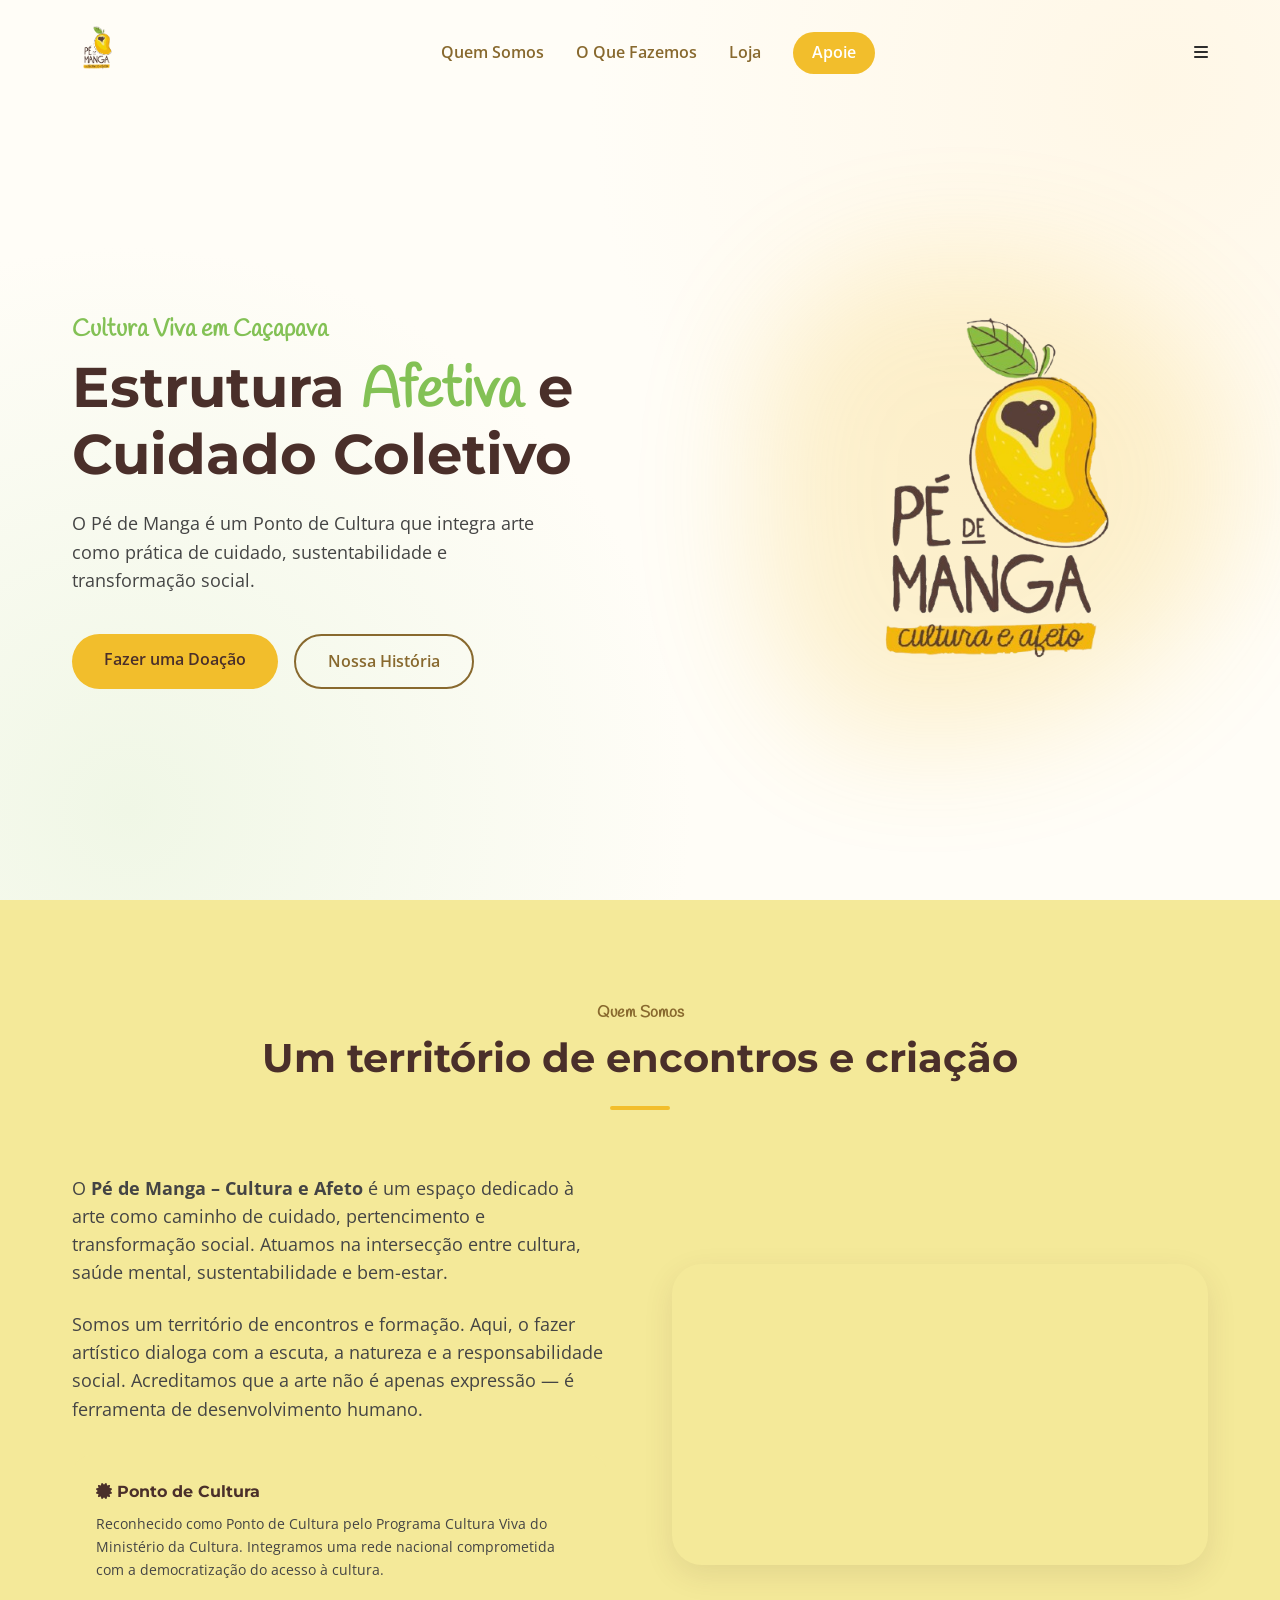
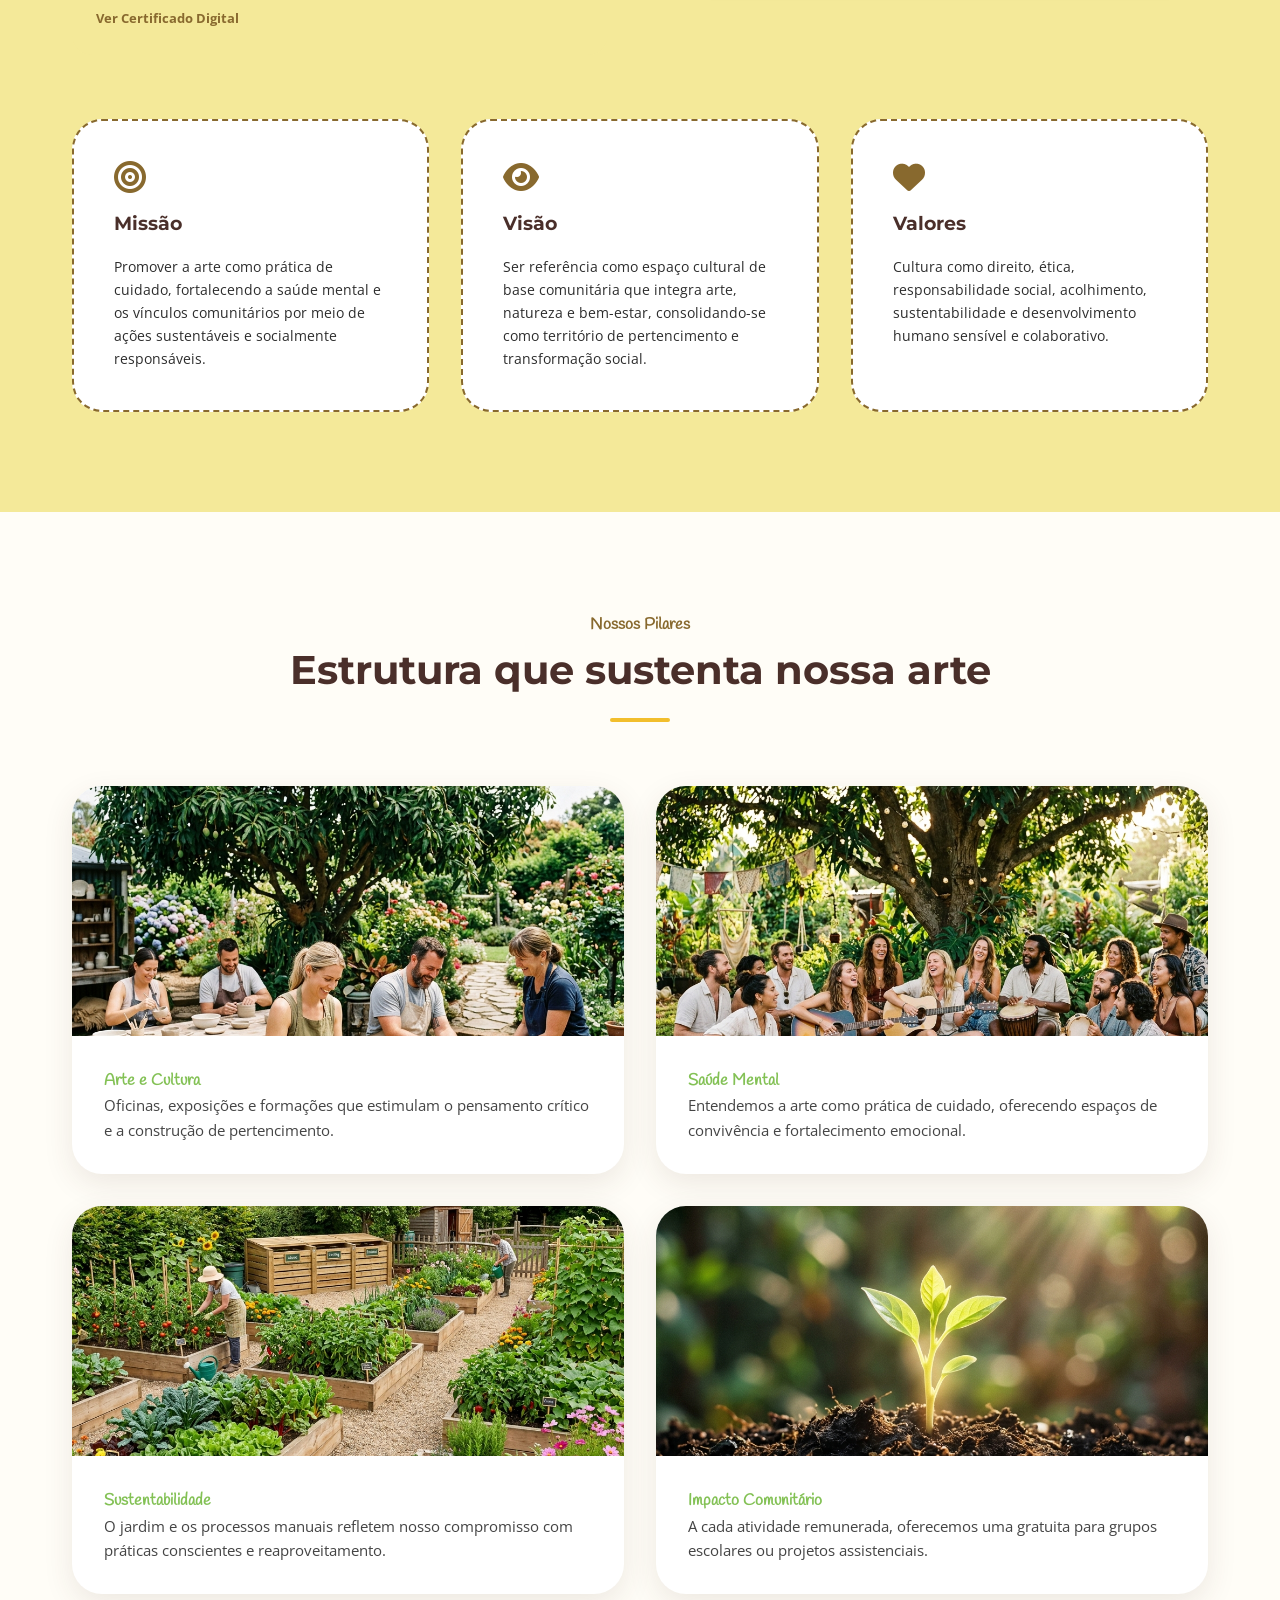
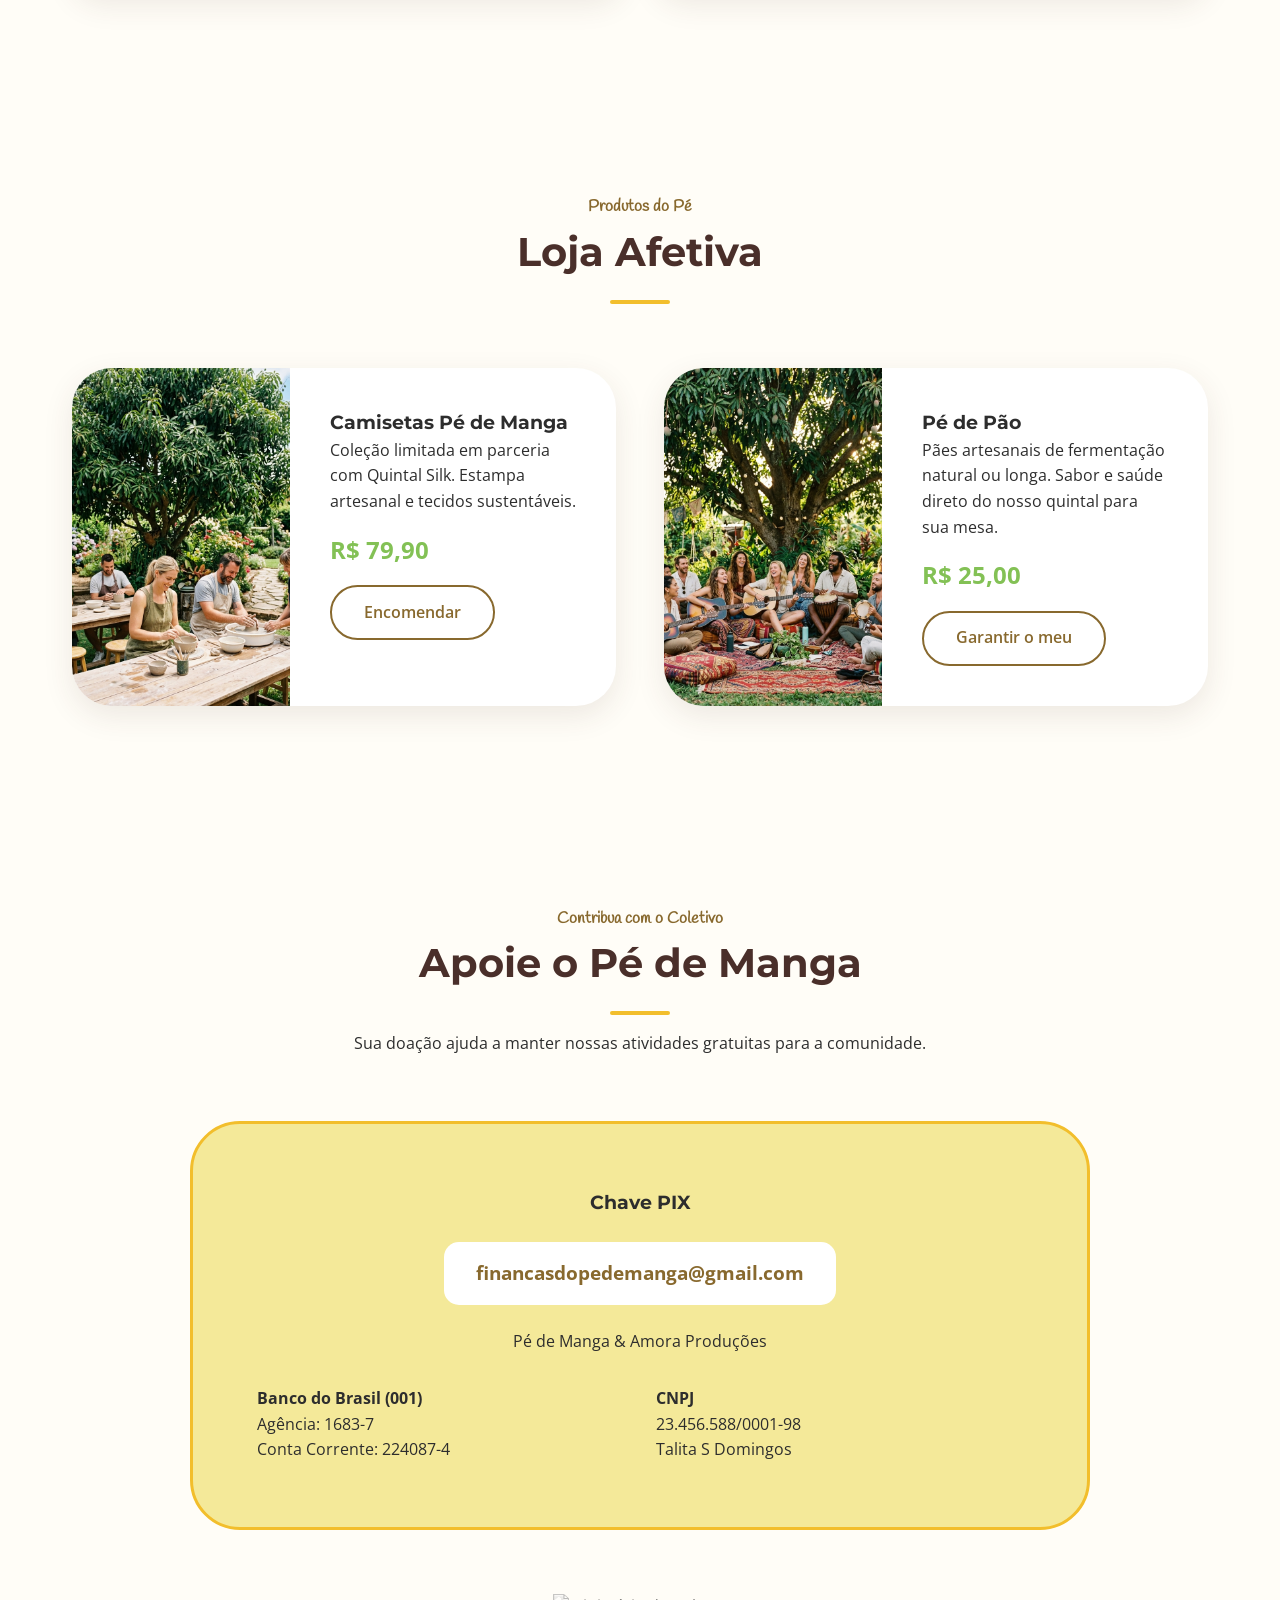
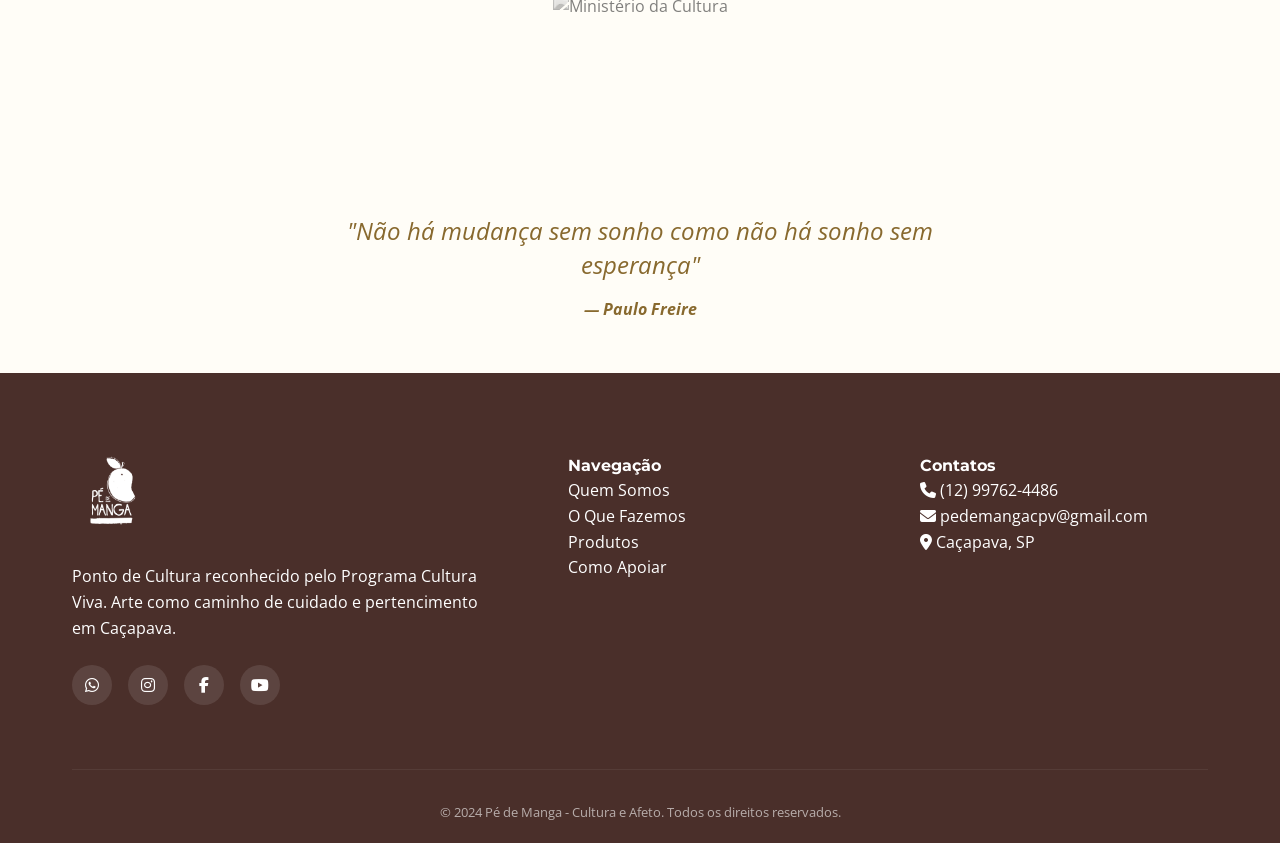
==== index.html @ 3657b772 "Initial commit - Official NGO website for Pé de Manga" ====
<!DOCTYPE html>
<html lang="pt-br">
<head>
    <meta charset="UTF-8">
    <meta name="viewport" content="width=device-width, initial-scale=1.0">
    <title>Pé de Manga - Cultura e Afeto | Ponto de Cultura</title>
    <meta name="description" content="Ponto de Cultura em Caçapava que integra arte, saúde mental e sustentabilidade. Um coletivo organizado focado no cuidado e transformação social.">
    
    <!-- Font Awesome -->
    <link rel="stylesheet" href="https://cdnjs.cloudflare.com/ajax/libs/font-awesome/6.4.0/css/all.min.css">
    
    <!-- Custom CSS -->
    <link rel="stylesheet" href="css/style.css">
</head>
<body>
    <!-- Navigation -->
    <nav id="main-nav">
        <div class="container">
            <div class="logo">
                <a href="#home"><img src="img/logo.png" alt="Pé de Manga Logo" id="nav-logo"></a>
            </div>
            <ul class="nav-links">
                <li><a href="#sobre">Quem Somos</a></li>
                <li><a href="#pilares">O Que Fazemos</a></li>
                <li><a href="#produtos">Loja</a></li>
                <li><a href="#apoie" class="btn btn-primary" style="padding: 0.5rem 1.2rem; color: white;">Apoie</a></li>
            </ul>
            <div class="menu-toggle" id="mobile-menu">
                <i class="fas fa-bars"></i>
            </div>
        </div>
    </nav>

    <!-- Hero Section -->
    <header id="home" class="hero">
        <div class="hero-content container">
            <div class="hero-text" data-reveal="left">
                <h2 class="hand-drawn highlight" style="font-size: 1.5rem; margin-bottom: 0.5rem;">Cultura Viva em Caçapava</h2>
                <h1>Estrutura <span class="highlight">Afetiva</span> e Cuidado Coletivo</h1>
                <p>O Pé de Manga é um Ponto de Cultura que integra arte como prática de cuidado, sustentabilidade e transformação social.</p>
                <div class="hero-btns">
                    <a href="#apoie" class="btn btn-primary">Fazer uma Doação</a>
                    <a href="#sobre" class="btn btn-outline">Nossa História</a>
                </div>
            </div>
            <div class="hero-image" data-reveal="right">
                <div class="blob-wrapper">
                    <img src="img/logo.png" alt="Pé de Manga" class="floating-logo">
                    <div class="blob"></div>
                </div>
            </div>
        </div>
        <div class="scroll-indicator">
            <span></span>
        </div>
    </header>

    <!-- About Section (Quem Somos) -->
    <section id="sobre" class="about">
        <div class="container">
            <div class="section-header" data-reveal="up">
                <h4 class="hand-drawn" style="color: var(--marrom);">Quem Somos</h4>
                <h2>Um território de encontros e criação</h2>
                <div class="underline"></div>
            </div>
            <div class="about-grid">
                <div class="about-text" data-reveal="left">
                    <p>O <strong>Pé de Manga – Cultura e Afeto</strong> é um espaço dedicado à arte como caminho de cuidado, pertencimento e transformação social. Atuamos na intersecção entre cultura, saúde mental, sustentabilidade e bem-estar.</p>
                    <p>Somos um território de encontros e formação. Aqui, o fazer artístico dialoga com a escuta, a natureza e a responsabilidade social. Acreditamos que a arte não é apenas expressão — é ferramenta de desenvolvimento humano.</p>
                    
                    <div style="margin-top: 2rem; background: var(--bg-pastel); padding: 1.5rem; border-radius: 20px;">
                        <h4 style="color: var(--vermelho-manga); margin-bottom: 0.5rem;"><i class="fas fa-certificate"></i> Ponto de Cultura</h4>
                        <p style="font-size: 0.9rem;">Reconhecido como Ponto de Cultura pelo Programa Cultura Viva do Ministério da Cultura. Integramos uma rede nacional comprometida com a democratização do acesso à cultura.</p>
                        <a href="https://culturaviva.cultura.gov.br/agente/14621536/" target="_blank" class="btn-link" style="color: var(--marrom); font-weight: 700; font-size: 0.8rem;">Ver Certificado Digital</a>
                    </div>
                </div>
                <div class="video-container" data-reveal="right" style="position: relative; padding-bottom: 56.25%; height: 0; border-radius: 30px; overflow: hidden; box-shadow: var(--shadow);">
                    <iframe style="position: absolute; top: 0; left: 0; width: 100%; height: 100%;" src="https://www.youtube.com/embed/T-kSSKDsM8I" title="Pé de Manga" frameborder="0" allow="accelerometer; autoplay; clipboard-write; encrypted-media; gyroscope; picture-in-picture; web-share" allowfullscreen></iframe>
                </div>
            </div>

            <!-- MVV -->
            <div class="mvv-grid">
                <div class="mvv-card" data-reveal="up">
                    <i class="fas fa-bullseye" style="font-size: 2rem; color: var(--marrom); margin-bottom: 1rem;"></i>
                    <h3>Missão</h3>
                    <p style="font-size: 0.9rem;">Promover a arte como prática de cuidado, fortalecendo a saúde mental e os vínculos comunitários por meio de ações sustentáveis e socialmente responsáveis.</p>
                </div>
                <div class="mvv-card" data-reveal="up" data-delay="100">
                    <i class="fas fa-eye" style="font-size: 2rem; color: var(--marrom); margin-bottom: 1rem;"></i>
                    <h3>Visão</h3>
                    <p style="font-size: 0.9rem;">Ser referência como espaço cultural de base comunitária que integra arte, natureza e bem-estar, consolidando-se como território de pertencimento e transformação social.</p>
                </div>
                <div class="mvv-card" data-reveal="up" data-delay="200">
                    <i class="fas fa-heart" style="font-size: 2rem; color: var(--marrom); margin-bottom: 1rem;"></i>
                    <h3>Valores</h3>
                    <p style="font-size: 0.9rem;">Cultura como direito, ética, responsabilidade social, acolhimento, sustentabilidade e desenvolvimento humano sensível e colaborativo.</p>
                </div>
            </div>
        </div>
    </section>

    <!-- Pilares Section (O Que Fazemos) -->
    <section id="pilares" class="projects">
        <div class="container">
            <div class="section-header" data-reveal="up">
                <h4 class="hand-drawn" style="color: var(--marrom);">Nossos Pilares</h4>
                <h2>Estrutura que sustenta nossa arte</h2>
                <div class="underline"></div>
            </div>
            <div class="project-grid">
                <div class="project-card" data-reveal="up">
                    <div class="project-img" id="project-img-1" style="background-image: url('img/p1.png');"></div>
                    <div class="project-info">
                        <h4 class="hand-drawn" style="color: var(--verde);">Arte e Cultura</h4>
                        <p>Oficinas, exposições e formações que estimulam o pensamento crítico e a construção de pertencimento.</p>
                    </div>
                </div>
                <div class="project-card" data-reveal="up" data-delay="100">
                    <div class="project-img" id="project-img-2" style="background-image: url('img/p2.png');"></div>
                    <div class="project-info">
                        <h4 class="hand-drawn" style="color: var(--verde);">Saúde Mental</h4>
                        <p>Entendemos a arte como prática de cuidado, oferecendo espaços de convivência e fortalecimento emocional.</p>
                    </div>
                </div>
                <div class="project-card" data-reveal="up" data-delay="200">
                    <div class="project-img" id="project-img-3" style="background-image: url('img/p3.png');"></div>
                    <div class="project-info">
                        <h4 class="hand-drawn" style="color: var(--verde);">Sustentabilidade</h4>
                        <p>O jardim e os processos manuais refletem nosso compromisso com práticas conscientes e reaproveitamento.</p>
                    </div>
                </div>
                <div class="project-card" data-reveal="up" data-delay="300">
                    <div class="project-img" id="project-img-eco" style="background-image: url('img/eco.png'); background-size: cover; height: 250px;"></div>
                    <div class="project-info">
                        <h4 class="hand-drawn" style="color: var(--verde);">Impacto Comunitário</h4>
                        <p>A cada atividade remunerada, oferecemos uma gratuita para grupos escolares ou projetos assistenciais.</p>
                    </div>
                </div>
            </div>
        </div>
    </section>

    <!-- Products Section -->
    <section id="produtos" class="products">
        <div class="container">
            <div class="section-header" data-reveal="up">
                <h4 class="hand-drawn" style="color: var(--marrom);">Produtos do Pé</h4>
                <h2>Loja Afetiva</h2>
                <div class="underline"></div>
            </div>
            <div class="product-grid">
                <!-- Produto 1 -->
                <div class="product-card" data-reveal="left">
                    <img src="img/p1.png" alt="Camisetas"> <!-- Usando p1 como placeholder -->
                    <div class="product-content">
                        <h3>Camisetas Pé de Manga</h3>
                        <p>Coleção limitada em parceria com Quintal Silk. Estampa artesanal e tecidos sustentáveis.</p>
                        <span class="price">R$ 79,90</span>
                        <a href="https://wa.me/5512997624486" target="_blank" class="btn btn-outline">Encomendar</a>
                    </div>
                </div>
                <!-- Produto 2 -->
                <div class="product-card" data-reveal="right">
                    <img src="img/p2.png" alt="Pé de Pão">
                    <div class="product-content">
                        <h3>Pé de Pão</h3>
                        <p>Pães artesanais de fermentação natural ou longa. Sabor e saúde direto do nosso quintal para sua mesa.</p>
                        <span class="price">R$ 25,00</span>
                        <a href="https://wa.me/5512997624486" target="_blank" class="btn btn-outline">Garantir o meu</a>
                    </div>
                </div>
            </div>
        </div>
    </section>

    <!-- Apoie Section -->
    <section id="apoie" class="apoie">
        <div class="container">
            <div class="section-header" data-reveal="up">
                <h4 class="hand-drawn" style="color: var(--marrom);">Contribua com o Coletivo</h4>
                <h2>Apoie o Pé de Manga</h2>
                <div class="underline"></div>
                <p>Sua doação ajuda a manter nossas atividades gratuitas para a comunidade.</p>
            </div>
            
            <div class="pix-box" data-reveal="up">
                <h3>Chave PIX</h3>
                <div class="pix-key">financasdopedemanga@gmail.com</div>
                <p>Pé de Manga & Amora Produções</p>
                
                <div class="bank-info">
                    <div>
                        <strong>Banco do Brasil (001)</strong><br>
                        Agência: 1683-7<br>
                        Conta Corrente: 224087-4
                    </div>
                    <div>
                        <strong>CNPJ</strong><br>
                        23.456.588/0001-98<br>
                        Talita S Domingos
                    </div>
                </div>
            </div>

            <div class="badge-container" data-reveal="up">
                <img src="https://culturaviva.cultura.gov.br/wp-content/themes/culturaviva/dist/images/logo-ministerio-cultura.png" alt="Ministério da Cultura" class="badge">
                <!-- Outros parceiros poderiam ser listados aqui -->
            </div>
        </div>
    </section>

    <blockquote class="container" style="text-align: center; margin: 50px auto; font-style: italic; color: var(--marrom); max-width: 700px;" data-reveal="up">
        <p style="font-size: 1.5rem; line-height: 1.4;">"Não há mudança sem sonho como não há sonho sem esperança"</p>
        <cite style="display: block; margin-top: 1rem; font-weight: 700;">— Paulo Freire</cite>
    </blockquote>

    <!-- Footer -->
    <footer id="contato" class="contact">
        <div class="container">
            <div class="footer-grid">
                <div class="footer-brand">
                    <img src="img/logo.png" alt="Pé de Manga" style="filter: brightness(0) invert(1);">
                    <p>Ponto de Cultura reconhecido pelo Programa Cultura Viva. Arte como caminho de cuidado e pertencimento em Caçapava.</p>
                    <div class="social-links">
                        <a href="https://wa.me/5512997624486" target="_blank"><i class="fab fa-whatsapp"></i></a>
                        <a href="#"><i class="fab fa-instagram"></i></a>
                        <a href="#"><i class="fab fa-facebook-f"></i></a>
                        <a href="https://www.youtube.com/watch?v=T-kSSKDsM8I" target="_blank"><i class="fab fa-youtube"></i></a>
                    </div>
                </div>
                <div class="footer-links">
                    <h4>Navegação</h4>
                    <ul>
                        <li><a href="#sobre">Quem Somos</a></li>
                        <li><a href="#pilares">O Que Fazemos</a></li>
                        <li><a href="#produtos">Produtos</a></li>
                        <li><a href="#apoie">Como Apoiar</a></li>
                    </ul>
                </div>
                <div class="footer-info">
                    <h4>Contatos</h4>
                    <p><i class="fas fa-phone"></i> (12) 99762-4486</p>
                    <p><i class="fas fa-envelope"></i> pedemangacpv@gmail.com</p>
                    <p><i class="fas fa-map-marker-alt"></i> Caçapava, SP</p>
                </div>
            </div>
            <div class="footer-bottom">
                <p>&copy; 2024 Pé de Manga - Cultura e Afeto. Todos os direitos reservados.</p>
            </div>
        </div>
    </footer>

    <script src="js/script.js"></script>
</body>
</html>
---- css/style.css ----
/* --- Google Fonts --- */
@import url('https://fonts.googleapis.com/css2?family=Montserrat:wght@400;700&family=Handlee&family=Open+Sans:wght@300;400;600&display=swap');

:root {
    --primary: #f2be2c; /* Laranja Vitalidade */
    --marrom: #88692e; /* Marrom Raiz */
    --bg-pastel: #f4e999; /* Amarelo Pastel Cuidado */
    --verde: #83c155; /* Verde Sustentabilidade */
    --vermelho-manga: #4a2f2a; /* Vermelho Acinzentado Coração */
    --text: #2d2d2d;
    --text-light: #444;
    --bg: #fffdf7;
    --white: #ffffff;
    --glass: rgba(255, 255, 255, 0.95);
    --shadow: 0 10px 30px rgba(74, 47, 42, 0.1);
    --transition: all 0.3s cubic-bezier(0.4, 0, 0.2, 1);
}

/* --- Reset --- */
* { margin: 0; padding: 0; box-sizing: border-box; }
html { scroll-behavior: smooth; }
body {
    font-family: 'Open Sans', sans-serif;
    background-color: var(--bg);
    color: var(--text);
    line-height: 1.6;
    overflow-x: hidden;
}

h1, h2, h3, h4 { font-family: 'Montserrat', sans-serif; font-weight: 700; }
.hand-drawn { font-family: 'Handlee', cursive; }
a { text-decoration: none; color: inherit; transition: var(--transition); }
ul { list-style: none; }
.container { max-width: 1200px; margin: 0 auto; padding: 0 2rem; }

.highlight { color: var(--verde); position: relative; font-family: 'Handlee', cursive; }
.underline { width: 60px; height: 4px; background: var(--primary); margin: 1rem auto; border-radius: 2px; }

/* --- UI Components --- */
.btn { display: inline-block; padding: 0.8rem 2rem; border-radius: 50px; font-weight: 600; cursor: pointer; transition: var(--transition); border: none; }
.btn-primary { background-color: var(--primary); color: var(--vermelho-manga); }
.btn-primary:hover { transform: translateY(-3px); box-shadow: 0 5px 15px rgba(242, 190, 44, 0.4); }
.btn-outline { border: 2px solid var(--marrom); color: var(--marrom); background: transparent; }
.btn-outline:hover { background-color: var(--marrom); color: var(--white); }

/* --- Navigation --- */
#main-nav { position: fixed; top: 0; width: 100%; z-index: 1000; transition: var(--transition); padding: 1.5rem 0; }
#main-nav.scrolled { background: var(--glass); backdrop-filter: blur(10px); padding: 0.8rem 0; box-shadow: var(--shadow); }
#main-nav .container { display: flex; justify-content: space-between; align-items: center; }
#nav-logo { height: 50px; transition: var(--transition); }
.nav-links { display: flex; gap: 2rem; align-items: center; }
.nav-links a { font-weight: 600; color: var(--marrom); position: relative; }
.nav-links a:hover { color: var(--verde); }

/* --- Hero --- */
.hero { min-height: 100vh; display: flex; align-items: center; padding-top: 100px; position: relative; background: radial-gradient(circle at 90% 10%, #fff7e6 0%, transparent 40%), radial-gradient(circle at 10% 90%, #f0f7e6 0%, transparent 40%); }
.hero-content { display: grid; grid-template-columns: 1.2fr 0.8fr; gap: 4rem; align-items: center; }
.hero-text h1 { font-size: 3.5rem; line-height: 1.1; margin-bottom: 1.5rem; color: var(--vermelho-manga); }
.hero-text p { font-size: 1.1rem; color: var(--text-light); margin-bottom: 2.5rem; max-width: 500px; }
.hero-btns { display: flex; gap: 1rem; }
.hero-image { position: relative; display: flex; justify-content: center; }
.blob-wrapper { position: relative; width: 400px; height: 400px; }
.floating-logo { width: 100%; z-index: 2; position: relative; animation: floating 6s ease-in-out infinite; }
.blob { position: absolute; top: 50%; left: 50%; transform: translate(-50%, -50%); width: 120%; height: 120%; background: var(--primary); filter: blur(60px); opacity: 0.2; border-radius: 40% 60% 70% 30% / 40% 50% 60% 50%; z-index: 1; animation: blobMorph 10s ease-in-out infinite alternate; }

@keyframes floating { 0%, 100% { transform: translateY(0); } 50% { transform: translateY(-20px); } }
@keyframes blobMorph { 0% { border-radius: 40% 60% 70% 30% / 40% 50% 60% 50%; } 100% { border-radius: 70% 30% 50% 50% / 30% 60% 40% 70%; } }

/* --- Sections --- */
.about, .projects, .products, .apoie { padding: 100px 0; }
.about { background-color: var(--bg-pastel); }
.section-header { text-align: center; margin-bottom: 4rem; }
.section-header h2 { font-size: 2.5rem; color: var(--vermelho-manga); }

.about-grid { display: grid; grid-template-columns: 1fr 1fr; gap: 4rem; align-items: center; }
.about-text p { font-size: 1.1rem; margin-bottom: 1.5rem; color: var(--text-light); }

.mvv-grid { display: grid; grid-template-columns: repeat(3, 1fr); gap: 2rem; margin-top: 4rem; }
.mvv-card { padding: 2.5rem; border-radius: 30px; background: var(--white); transition: var(--transition); border: 2px dashed var(--marrom); }
.mvv-card:hover { transform: translateY(-5px); box-shadow: var(--shadow); }
.mvv-card h3 { color: var(--vermelho-manga); margin-bottom: 1rem; }

.project-grid { display: grid; grid-template-columns: repeat(2, 1fr); gap: 2rem; }
.project-card { background: var(--white); border-radius: 30px; overflow: hidden; box-shadow: var(--shadow); transition: var(--transition); }
.project-card:hover { transform: scale(1.02); }
.project-img { height: 250px; background-size: cover; background-position: center; }
.project-info { padding: 2rem; }
.project-info p { font-size: 0.95rem; color: var(--text-light); }

.product-grid { display: grid; grid-template-columns: repeat(2, 1fr); gap: 3rem; }
.product-card { display: flex; background: var(--white); border-radius: 40px; overflow: hidden; box-shadow: var(--shadow); }
.product-card img { width: 40%; object-fit: cover; }
.product-content { padding: 2.5rem; width: 60%; }
.price { font-size: 1.5rem; font-weight: 700; color: var(--verde); margin: 1rem 0; display: block; }

.pix-box { background: var(--bg-pastel); padding: 4rem; border-radius: 50px; text-align: center; max-width: 900px; margin: 0 auto; border: 3px solid var(--primary); }
.pix-key { background: var(--white); padding: 1rem 2rem; border-radius: 15px; display: inline-block; margin: 1.5rem 0; font-weight: 700; font-size: 1.2rem; color: var(--marrom); }
.bank-info { margin-top: 2rem; display: grid; grid-template-columns: repeat(2, 1fr); gap: 2rem; text-align: left; }

.badge-container { display: flex; justify-content: center; gap: 3rem; margin-top: 4rem; align-items: center; }
.badge { height: 70px; filter: grayscale(1); opacity: 0.6; transition: var(--transition); }
.badge:hover { filter: grayscale(0); opacity: 1; }

.contact { background-color: var(--vermelho-manga); color: var(--white); padding: 80px 0 20px; }
.footer-grid { display: grid; grid-template-columns: 1.5fr 1fr 1fr; gap: 4rem; margin-bottom: 4rem; }
.footer-brand img { height: 80px; margin-bottom: 1.5rem; }
.social-links { display: flex; gap: 1rem; margin-top: 1.5rem; }
.social-links a { width: 40px; height: 40px; border-radius: 50%; background: rgba(255,255,255,0.1); display: flex; justify-content: center; align-items: center; }
.social-links a:hover { background: var(--primary); color: var(--vermelho-manga); transform: translateY(-5px); }

.footer-bottom { text-align: center; padding-top: 2rem; border-top: 1px solid rgba(255,255,255,0.1); font-size: 0.8rem; opacity: 0.6; }

/* --- Reveal Animations --- */
[data-reveal] { opacity: 0; transition: all 0.8s ease-out; }
[data-reveal="up"] { transform: translateY(50px); }
[data-reveal="left"] { transform: translateX(-50px); }
[data-reveal="right"] { transform: translateX(50px); }
[data-reveal].active { opacity: 1; transform: translate(0, 0); }

@media (max-width: 992px) {
    .hero-content, .about-grid, .project-grid, .product-grid, .footer-grid { grid-template-columns: 1fr; text-align: center; }
    .product-card { flex-direction: column; }
    .product-card img, .product-content { width: 100%; }
    .mvv-grid { grid-template-columns: 1fr; }
    .bank-info { grid-template-columns: 1fr; }
}
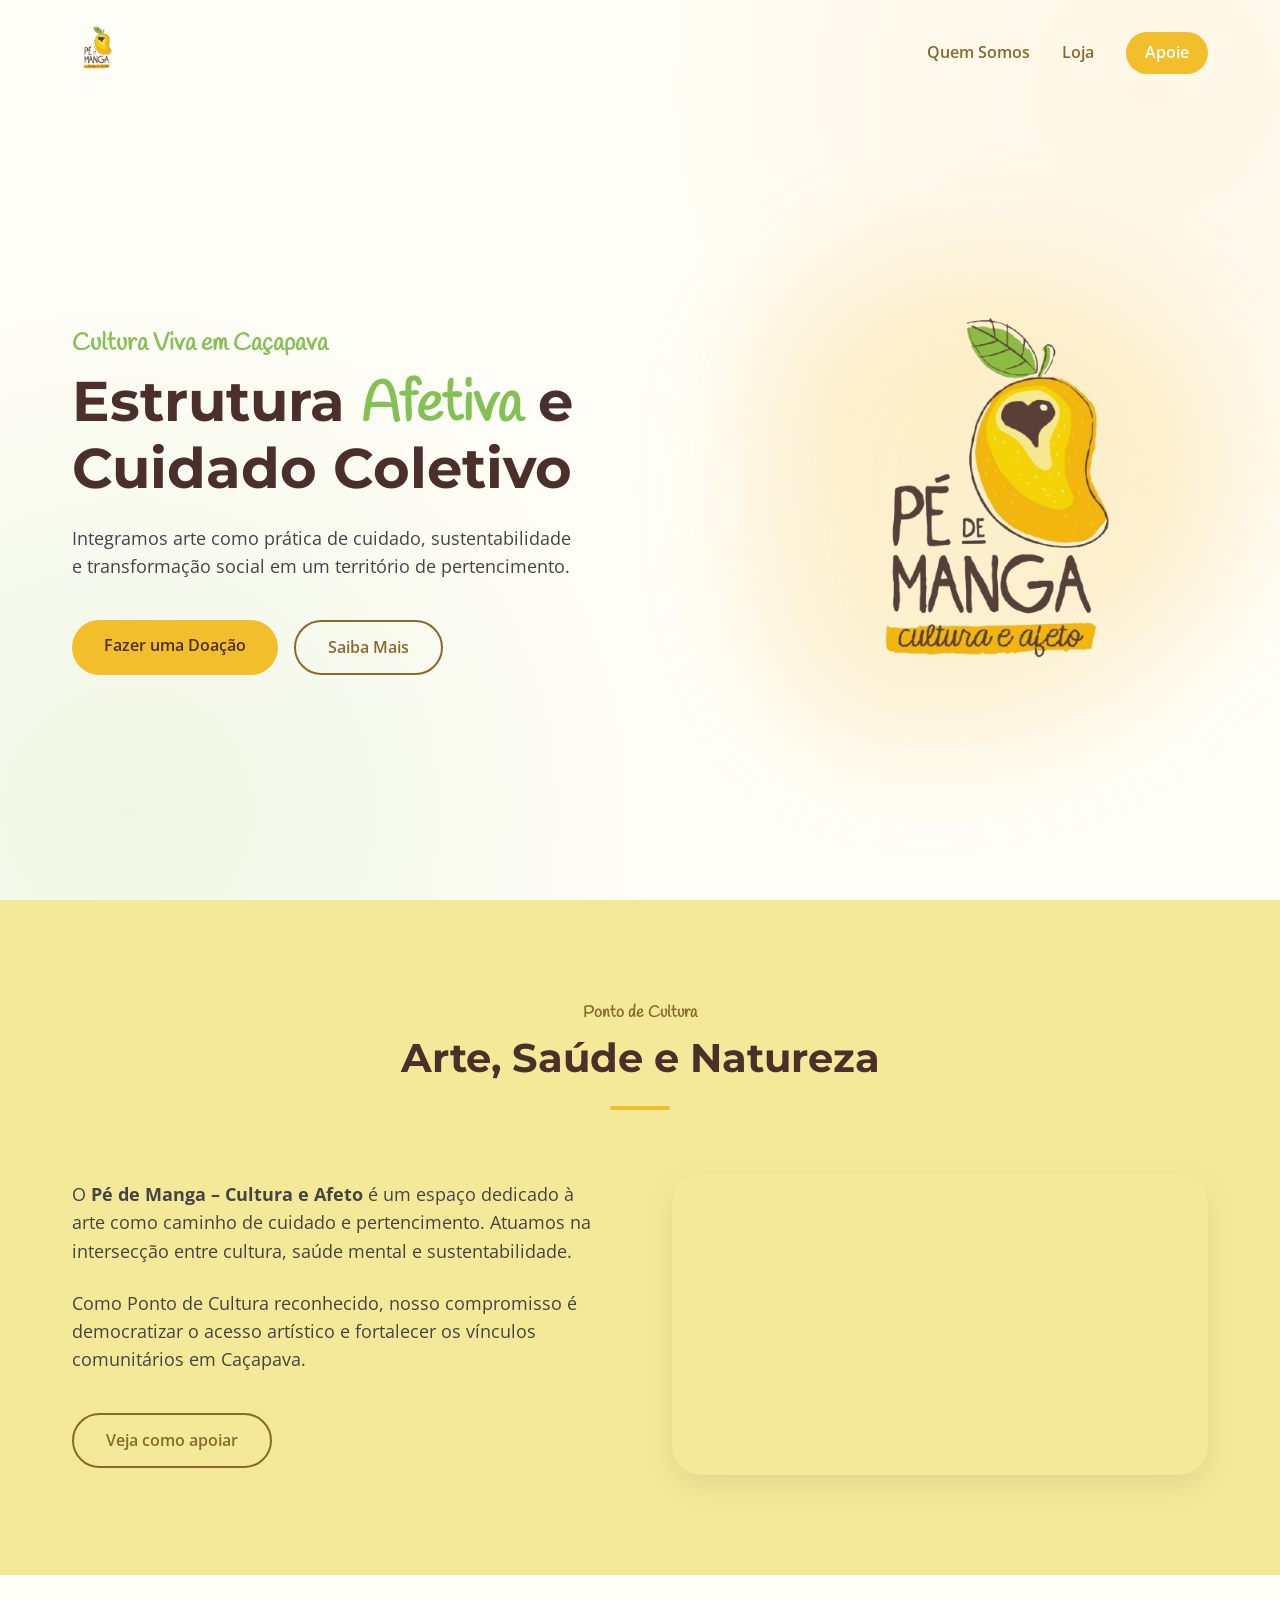
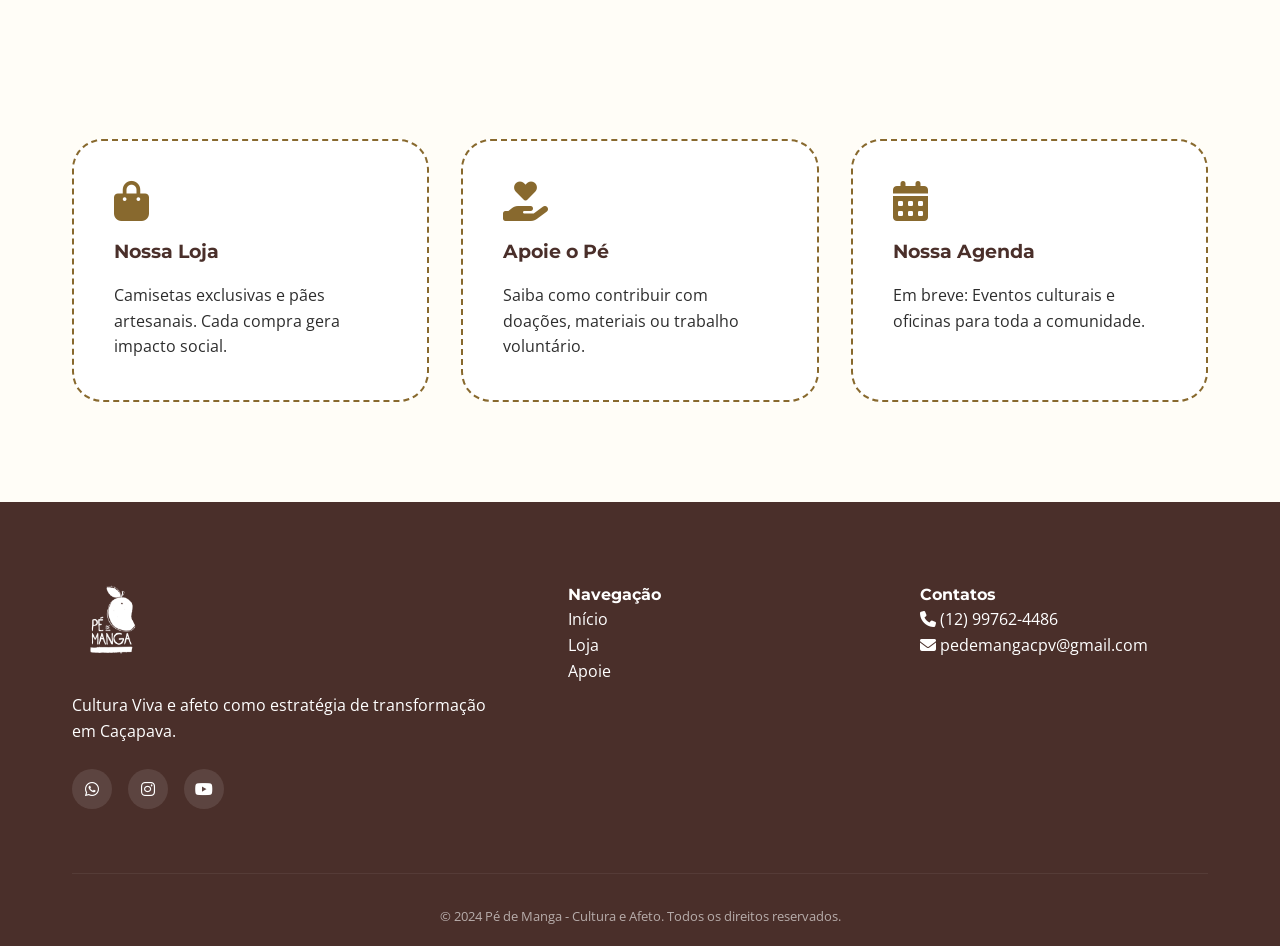
==== commit f8ee1729: "Refactor: Multi-page structure, fixed mobile menu, and responsive improvements" ====
--- a/index.html
+++ b/index.html
@@ -3,8 +3,8 @@
 <head>
     <meta charset="UTF-8">
     <meta name="viewport" content="width=device-width, initial-scale=1.0">
-    <title>Pé de Manga - Cultura e Afeto | Ponto de Cultura</title>
-    <meta name="description" content="Ponto de Cultura em Caçapava que integra arte, saúde mental e sustentabilidade. Um coletivo organizado focado no cuidado e transformação social.">
+    <title>Pé de Manga - Cultura e Afeto | Home</title>
+    <meta name="description" content="Ponto de Cultura em Caçapava que integra arte, saúde mental e sustentabilidade.">
     
     <!-- Font Awesome -->
     <link rel="stylesheet" href="https://cdnjs.cloudflare.com/ajax/libs/font-awesome/6.4.0/css/all.min.css">
@@ -17,13 +17,12 @@
     <nav id="main-nav">
         <div class="container">
             <div class="logo">
-                <a href="#home"><img src="img/logo.png" alt="Pé de Manga Logo" id="nav-logo"></a>
+                <a href="index.html"><img src="img/logo.png" alt="Pé de Manga Logo" id="nav-logo"></a>
             </div>
             <ul class="nav-links">
                 <li><a href="#sobre">Quem Somos</a></li>
-                <li><a href="#pilares">O Que Fazemos</a></li>
-                <li><a href="#produtos">Loja</a></li>
-                <li><a href="#apoie" class="btn btn-primary" style="padding: 0.5rem 1.2rem; color: white;">Apoie</a></li>
+                <li><a href="loja.html">Loja</a></li>
+                <li><a href="apoie.html" class="btn btn-primary" style="padding: 0.5rem 1.2rem; color: white;">Apoie</a></li>
             </ul>
             <div class="menu-toggle" id="mobile-menu">
                 <i class="fas fa-bars"></i>
@@ -33,14 +32,14 @@
 
     <!-- Hero Section -->
     <header id="home" class="hero">
-        <div class="hero-content container">
+        <div class="container hero-content">
             <div class="hero-text" data-reveal="left">
                 <h2 class="hand-drawn highlight" style="font-size: 1.5rem; margin-bottom: 0.5rem;">Cultura Viva em Caçapava</h2>
                 <h1>Estrutura <span class="highlight">Afetiva</span> e Cuidado Coletivo</h1>
-                <p>O Pé de Manga é um Ponto de Cultura que integra arte como prática de cuidado, sustentabilidade e transformação social.</p>
+                <p>Integramos arte como prática de cuidado, sustentabilidade e transformação social em um território de pertencimento.</p>
                 <div class="hero-btns">
-                    <a href="#apoie" class="btn btn-primary">Fazer uma Doação</a>
-                    <a href="#sobre" class="btn btn-outline">Nossa História</a>
+                    <a href="apoie.html" class="btn btn-primary">Fazer uma Doação</a>
+                    <a href="#sobre" class="btn btn-outline">Saiba Mais</a>
                 </div>
             </div>
             <div class="hero-image" data-reveal="right">
@@ -50,199 +49,76 @@
                 </div>
             </div>
         </div>
-        <div class="scroll-indicator">
-            <span></span>
-        </div>
     </header>
 
-    <!-- About Section (Quem Somos) -->
+    <!-- Home Sections Summary -->
     <section id="sobre" class="about">
         <div class="container">
             <div class="section-header" data-reveal="up">
-                <h4 class="hand-drawn" style="color: var(--marrom);">Quem Somos</h4>
-                <h2>Um território de encontros e criação</h2>
+                <h4 class="hand-drawn" style="color: var(--marrom);">Ponto de Cultura</h4>
+                <h2>Arte, Saúde e Natureza</h2>
                 <div class="underline"></div>
             </div>
             <div class="about-grid">
                 <div class="about-text" data-reveal="left">
-                    <p>O <strong>Pé de Manga – Cultura e Afeto</strong> é um espaço dedicado à arte como caminho de cuidado, pertencimento e transformação social. Atuamos na intersecção entre cultura, saúde mental, sustentabilidade e bem-estar.</p>
-                    <p>Somos um território de encontros e formação. Aqui, o fazer artístico dialoga com a escuta, a natureza e a responsabilidade social. Acreditamos que a arte não é apenas expressão — é ferramenta de desenvolvimento humano.</p>
-                    
-                    <div style="margin-top: 2rem; background: var(--bg-pastel); padding: 1.5rem; border-radius: 20px;">
-                        <h4 style="color: var(--vermelho-manga); margin-bottom: 0.5rem;"><i class="fas fa-certificate"></i> Ponto de Cultura</h4>
-                        <p style="font-size: 0.9rem;">Reconhecido como Ponto de Cultura pelo Programa Cultura Viva do Ministério da Cultura. Integramos uma rede nacional comprometida com a democratização do acesso à cultura.</p>
-                        <a href="https://culturaviva.cultura.gov.br/agente/14621536/" target="_blank" class="btn-link" style="color: var(--marrom); font-weight: 700; font-size: 0.8rem;">Ver Certificado Digital</a>
-                    </div>
+                    <p>O <strong>Pé de Manga – Cultura e Afeto</strong> é um espaço dedicado à arte como caminho de cuidado e pertencimento. Atuamos na intersecção entre cultura, saúde mental e sustentabilidade.</p>
+                    <p>Como Ponto de Cultura reconhecido, nosso compromisso é democratizar o acesso artístico e fortalecer os vínculos comunitários em Caçapava.</p>
+                    <a href="apoie.html" class="btn btn-outline" style="margin-top: 1rem;">Veja como apoiar</a>
                 </div>
                 <div class="video-container" data-reveal="right" style="position: relative; padding-bottom: 56.25%; height: 0; border-radius: 30px; overflow: hidden; box-shadow: var(--shadow);">
                     <iframe style="position: absolute; top: 0; left: 0; width: 100%; height: 100%;" src="https://www.youtube.com/embed/T-kSSKDsM8I" title="Pé de Manga" frameborder="0" allow="accelerometer; autoplay; clipboard-write; encrypted-media; gyroscope; picture-in-picture; web-share" allowfullscreen></iframe>
                 </div>
             </div>
+        </div>
+    </section>
 
-            <!-- MVV -->
+    <!-- Quick Links -->
+    <section class="quick-links" style="padding: 100px 0; background: var(--bg);">
+        <div class="container">
             <div class="mvv-grid">
-                <div class="mvv-card" data-reveal="up">
-                    <i class="fas fa-bullseye" style="font-size: 2rem; color: var(--marrom); margin-bottom: 1rem;"></i>
-                    <h3>Missão</h3>
-                    <p style="font-size: 0.9rem;">Promover a arte como prática de cuidado, fortalecendo a saúde mental e os vínculos comunitários por meio de ações sustentáveis e socialmente responsáveis.</p>
+                <div class="mvv-card" data-reveal="up" onclick="window.location.href='loja.html'" style="cursor: pointer;">
+                    <i class="fas fa-shopping-bag" style="font-size: 2.5rem; color: var(--marrom); margin-bottom: 1rem;"></i>
+                    <h3>Nossa Loja</h3>
+                    <p>Camisetas exclusivas e pães artesanais. Cada compra gera impacto social.</p>
                 </div>
-                <div class="mvv-card" data-reveal="up" data-delay="100">
-                    <i class="fas fa-eye" style="font-size: 2rem; color: var(--marrom); margin-bottom: 1rem;"></i>
-                    <h3>Visão</h3>
-                    <p style="font-size: 0.9rem;">Ser referência como espaço cultural de base comunitária que integra arte, natureza e bem-estar, consolidando-se como território de pertencimento e transformação social.</p>
+                <div class="mvv-card" data-reveal="up" data-delay="100" onclick="window.location.href='apoie.html'" style="cursor: pointer;">
+                    <i class="fas fa-hand-holding-heart" style="font-size: 2.5rem; color: var(--marrom); margin-bottom: 1rem;"></i>
+                    <h3>Apoie o Pé</h3>
+                    <p>Saiba como contribuir com doações, materiais ou trabalho voluntário.</p>
                 </div>
                 <div class="mvv-card" data-reveal="up" data-delay="200">
-                    <i class="fas fa-heart" style="font-size: 2rem; color: var(--marrom); margin-bottom: 1rem;"></i>
-                    <h3>Valores</h3>
-                    <p style="font-size: 0.9rem;">Cultura como direito, ética, responsabilidade social, acolhimento, sustentabilidade e desenvolvimento humano sensível e colaborativo.</p>
+                    <i class="fas fa-calendar-alt" style="font-size: 2.5rem; color: var(--marrom); margin-bottom: 1rem;"></i>
+                    <h3>Nossa Agenda</h3>
+                    <p>Em breve: Eventos culturais e oficinas para toda a comunidade.</p>
                 </div>
             </div>
         </div>
     </section>
 
-    <!-- Pilares Section (O Que Fazemos) -->
-    <section id="pilares" class="projects">
-        <div class="container">
-            <div class="section-header" data-reveal="up">
-                <h4 class="hand-drawn" style="color: var(--marrom);">Nossos Pilares</h4>
-                <h2>Estrutura que sustenta nossa arte</h2>
-                <div class="underline"></div>
-            </div>
-            <div class="project-grid">
-                <div class="project-card" data-reveal="up">
-                    <div class="project-img" id="project-img-1" style="background-image: url('img/p1.png');"></div>
-                    <div class="project-info">
-                        <h4 class="hand-drawn" style="color: var(--verde);">Arte e Cultura</h4>
-                        <p>Oficinas, exposições e formações que estimulam o pensamento crítico e a construção de pertencimento.</p>
-                    </div>
-                </div>
-                <div class="project-card" data-reveal="up" data-delay="100">
-                    <div class="project-img" id="project-img-2" style="background-image: url('img/p2.png');"></div>
-                    <div class="project-info">
-                        <h4 class="hand-drawn" style="color: var(--verde);">Saúde Mental</h4>
-                        <p>Entendemos a arte como prática de cuidado, oferecendo espaços de convivência e fortalecimento emocional.</p>
-                    </div>
-                </div>
-                <div class="project-card" data-reveal="up" data-delay="200">
-                    <div class="project-img" id="project-img-3" style="background-image: url('img/p3.png');"></div>
-                    <div class="project-info">
-                        <h4 class="hand-drawn" style="color: var(--verde);">Sustentabilidade</h4>
-                        <p>O jardim e os processos manuais refletem nosso compromisso com práticas conscientes e reaproveitamento.</p>
-                    </div>
-                </div>
-                <div class="project-card" data-reveal="up" data-delay="300">
-                    <div class="project-img" id="project-img-eco" style="background-image: url('img/eco.png'); background-size: cover; height: 250px;"></div>
-                    <div class="project-info">
-                        <h4 class="hand-drawn" style="color: var(--verde);">Impacto Comunitário</h4>
-                        <p>A cada atividade remunerada, oferecemos uma gratuita para grupos escolares ou projetos assistenciais.</p>
-                    </div>
-                </div>
-            </div>
-        </div>
-    </section>
-
-    <!-- Products Section -->
-    <section id="produtos" class="products">
-        <div class="container">
-            <div class="section-header" data-reveal="up">
-                <h4 class="hand-drawn" style="color: var(--marrom);">Produtos do Pé</h4>
-                <h2>Loja Afetiva</h2>
-                <div class="underline"></div>
-            </div>
-            <div class="product-grid">
-                <!-- Produto 1 -->
-                <div class="product-card" data-reveal="left">
-                    <img src="img/p1.png" alt="Camisetas"> <!-- Usando p1 como placeholder -->
-                    <div class="product-content">
-                        <h3>Camisetas Pé de Manga</h3>
-                        <p>Coleção limitada em parceria com Quintal Silk. Estampa artesanal e tecidos sustentáveis.</p>
-                        <span class="price">R$ 79,90</span>
-                        <a href="https://wa.me/5512997624486" target="_blank" class="btn btn-outline">Encomendar</a>
-                    </div>
-                </div>
-                <!-- Produto 2 -->
-                <div class="product-card" data-reveal="right">
-                    <img src="img/p2.png" alt="Pé de Pão">
-                    <div class="product-content">
-                        <h3>Pé de Pão</h3>
-                        <p>Pães artesanais de fermentação natural ou longa. Sabor e saúde direto do nosso quintal para sua mesa.</p>
-                        <span class="price">R$ 25,00</span>
-                        <a href="https://wa.me/5512997624486" target="_blank" class="btn btn-outline">Garantir o meu</a>
-                    </div>
-                </div>
-            </div>
-        </div>
-    </section>
-
-    <!-- Apoie Section -->
-    <section id="apoie" class="apoie">
-        <div class="container">
-            <div class="section-header" data-reveal="up">
-                <h4 class="hand-drawn" style="color: var(--marrom);">Contribua com o Coletivo</h4>
-                <h2>Apoie o Pé de Manga</h2>
-                <div class="underline"></div>
-                <p>Sua doação ajuda a manter nossas atividades gratuitas para a comunidade.</p>
-            </div>
-            
-            <div class="pix-box" data-reveal="up">
-                <h3>Chave PIX</h3>
-                <div class="pix-key">financasdopedemanga@gmail.com</div>
-                <p>Pé de Manga & Amora Produções</p>
-                
-                <div class="bank-info">
-                    <div>
-                        <strong>Banco do Brasil (001)</strong><br>
-                        Agência: 1683-7<br>
-                        Conta Corrente: 224087-4
-                    </div>
-                    <div>
-                        <strong>CNPJ</strong><br>
-                        23.456.588/0001-98<br>
-                        Talita S Domingos
-                    </div>
-                </div>
-            </div>
-
-            <div class="badge-container" data-reveal="up">
-                <img src="https://culturaviva.cultura.gov.br/wp-content/themes/culturaviva/dist/images/logo-ministerio-cultura.png" alt="Ministério da Cultura" class="badge">
-                <!-- Outros parceiros poderiam ser listados aqui -->
-            </div>
-        </div>
-    </section>
-
-    <blockquote class="container" style="text-align: center; margin: 50px auto; font-style: italic; color: var(--marrom); max-width: 700px;" data-reveal="up">
-        <p style="font-size: 1.5rem; line-height: 1.4;">"Não há mudança sem sonho como não há sonho sem esperança"</p>
-        <cite style="display: block; margin-top: 1rem; font-weight: 700;">— Paulo Freire</cite>
-    </blockquote>
-
-    <!-- Footer -->
     <footer id="contato" class="contact">
         <div class="container">
             <div class="footer-grid">
                 <div class="footer-brand">
                     <img src="img/logo.png" alt="Pé de Manga" style="filter: brightness(0) invert(1);">
-                    <p>Ponto de Cultura reconhecido pelo Programa Cultura Viva. Arte como caminho de cuidado e pertencimento em Caçapava.</p>
+                    <p>Cultura Viva e afeto como estratégia de transformação em Caçapava.</p>
                     <div class="social-links">
                         <a href="https://wa.me/5512997624486" target="_blank"><i class="fab fa-whatsapp"></i></a>
                         <a href="#"><i class="fab fa-instagram"></i></a>
-                        <a href="#"><i class="fab fa-facebook-f"></i></a>
                         <a href="https://www.youtube.com/watch?v=T-kSSKDsM8I" target="_blank"><i class="fab fa-youtube"></i></a>
                     </div>
                 </div>
                 <div class="footer-links">
                     <h4>Navegação</h4>
                     <ul>
-                        <li><a href="#sobre">Quem Somos</a></li>
-                        <li><a href="#pilares">O Que Fazemos</a></li>
-                        <li><a href="#produtos">Produtos</a></li>
-                        <li><a href="#apoie">Como Apoiar</a></li>
+                        <li><a href="index.html">Início</a></li>
+                        <li><a href="loja.html">Loja</a></li>
+                        <li><a href="apoie.html">Apoie</a></li>
                     </ul>
                 </div>
                 <div class="footer-info">
                     <h4>Contatos</h4>
                     <p><i class="fas fa-phone"></i> (12) 99762-4486</p>
                     <p><i class="fas fa-envelope"></i> pedemangacpv@gmail.com</p>
-                    <p><i class="fas fa-map-marker-alt"></i> Caçapava, SP</p>
                 </div>
             </div>
             <div class="footer-bottom">
--- a/css/style.css
+++ b/css/style.css
@@ -27,6 +27,10 @@
     overflow-x: hidden;
 }
 
+body.no-scroll {
+    overflow: hidden;
+}
+
 h1, h2, h3, h4 { font-family: 'Montserrat', sans-serif; font-weight: 700; }
 .hand-drawn { font-family: 'Handlee', cursive; }
 a { text-decoration: none; color: inherit; transition: var(--transition); }
@@ -38,6 +42,18 @@
 
 /* --- UI Components --- */
 .btn { display: inline-block; padding: 0.8rem 2rem; border-radius: 50px; font-weight: 600; cursor: pointer; transition: var(--transition); border: none; }
+.menu-toggle {
+    display: none;
+    font-size: 1.8rem;
+    cursor: pointer;
+    color: var(--marrom);
+    z-index: 1001;
+    transition: var(--transition);
+}
+
+.menu-toggle.active {
+    color: var(--vermelho-manga);
+}
 .btn-primary { background-color: var(--primary); color: var(--vermelho-manga); }
 .btn-primary:hover { transform: translateY(-3px); box-shadow: 0 5px 15px rgba(242, 190, 44, 0.4); }
 .btn-outline { border: 2px solid var(--marrom); color: var(--marrom); background: transparent; }
@@ -118,9 +134,87 @@
 [data-reveal].active { opacity: 1; transform: translate(0, 0); }
 
 @media (max-width: 992px) {
-    .hero-content, .about-grid, .project-grid, .product-grid, .footer-grid { grid-template-columns: 1fr; text-align: center; }
-    .product-card { flex-direction: column; }
-    .product-card img, .product-content { width: 100%; }
-    .mvv-grid { grid-template-columns: 1fr; }
-    .bank-info { grid-template-columns: 1fr; }
-}
+    .nav-links {
+        position: fixed;
+        top: 0;
+        right: -100%;
+        width: 80%;
+        max-width: 300px;
+        height: 100vh;
+        background: var(--white);
+        flex-direction: column;
+        justify-content: center;
+        align-items: center;
+        gap: 2rem;
+        box-shadow: -10px 0 30px rgba(0,0,0,0.1);
+        transition: 0.4s ease-in-out;
+        z-index: 1000;
+    }
+
+    .nav-links.active {
+        right: 0;
+    }
+
+    .nav-links li {
+        width: 100%;
+        text-align: center;
+    }
+
+    .nav-links a {
+        font-size: 1.2rem;
+        display: block;
+        padding: 1rem;
+    }
+
+    .menu-toggle {
+        display: block;
+    }
+
+    .hero-content {
+        grid-template-columns: 1fr;
+        text-align: center;
+        gap: 3rem;
+    }
+    
+    .hero-text h1 { font-size: 2.5rem; }
+    .hero-text p { margin: 0 auto 2rem; }
+    .hero-btns { justify-content: center; }
+    
+    .blob-wrapper { width: 300px; height: 300px; margin: 0 auto; }
+}
+
+@media (max-width: 768px) {
+    .about-grid, .project-grid, .product-grid, .footer-grid {
+        grid-template-columns: 1fr;
+        text-align: center;
+    }
+    
+    .stat-card {
+        margin-bottom: 1rem;
+    }
+
+    .mvv-grid {
+        grid-template-columns: 1fr;
+    }
+
+    .product-card {
+        flex-direction: column;
+    }
+
+    .product-card img, .product-content {
+        width: 100%;
+    }
+
+    .sus-text {
+        padding: 2rem;
+    }
+
+    .pix-box {
+        padding: 2rem;
+    }
+
+    .bank-info {
+        grid-template-columns: 1fr;
+        text-align: center;
+    }
+}
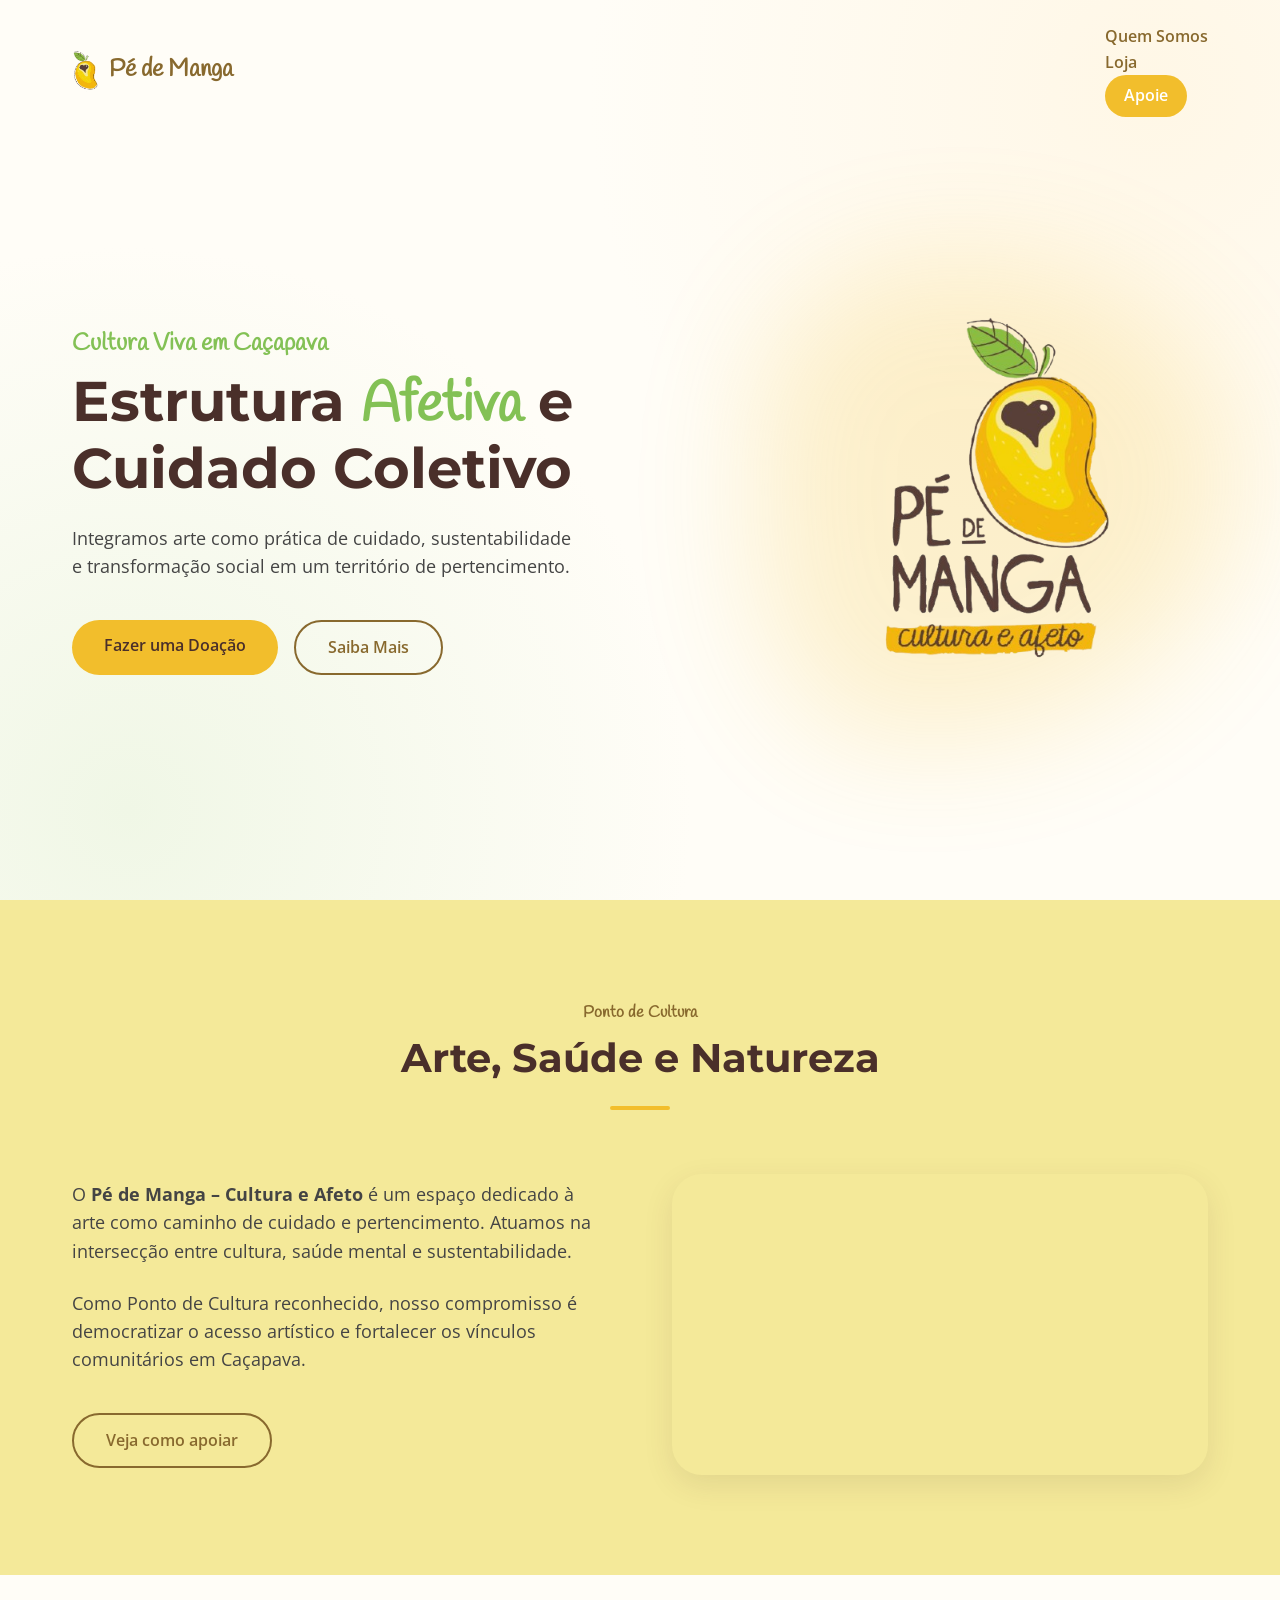
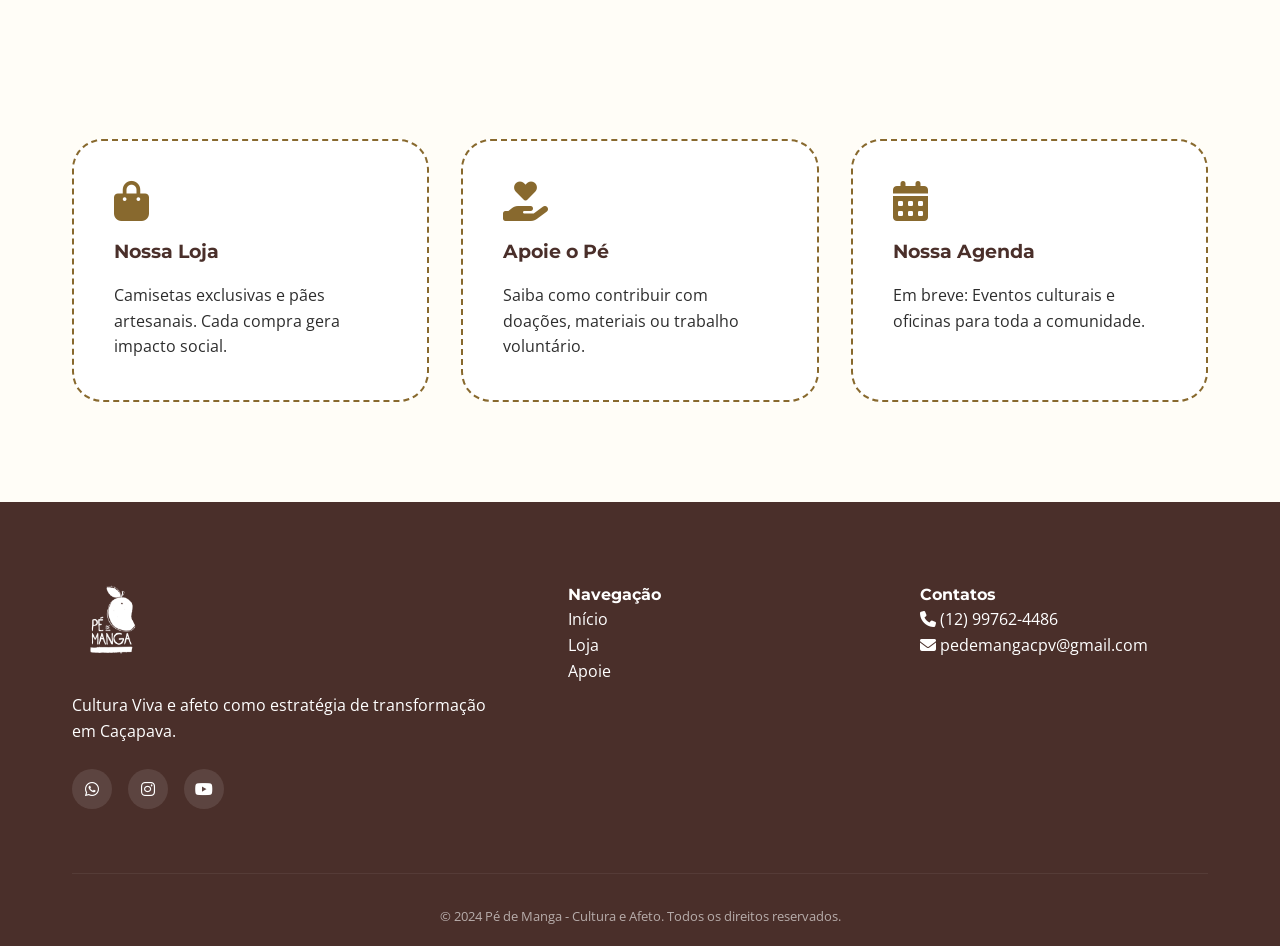
==== commit 18ebcc01: "UI: Updated header logo with icon + text style" ====
--- a/index.html
+++ b/index.html
@@ -17,7 +17,10 @@
     <nav id="main-nav">
         <div class="container">
             <div class="logo">
-                <a href="index.html"><img src="img/logo.png" alt="Pé de Manga Logo" id="nav-logo"></a>
+                <a href="index.html">
+                    <img src="img/logo-semtexto.png" alt="Pé de Manga Icon" id="nav-logo">
+                    <span class="logo-style">Pé de Manga</span>
+                </a>
             </div>
             <ul class="nav-links">
                 <li><a href="#sobre">Quem Somos</a></li>
--- a/css/style.css
+++ b/css/style.css
@@ -63,8 +63,9 @@
 #main-nav { position: fixed; top: 0; width: 100%; z-index: 1000; transition: var(--transition); padding: 1.5rem 0; }
 #main-nav.scrolled { background: var(--glass); backdrop-filter: blur(10px); padding: 0.8rem 0; box-shadow: var(--shadow); }
 #main-nav .container { display: flex; justify-content: space-between; align-items: center; }
-#nav-logo { height: 50px; transition: var(--transition); }
-.nav-links { display: flex; gap: 2rem; align-items: center; }
+#nav-logo { height: 45px; transition: var(--transition); }
+.logo a { display: flex; align-items: center; gap: 10px; }
+.logo-style { font-family: 'Handlee', cursive; font-size: 1.5rem; color: var(--marrom); font-weight: 700; }
 .nav-links a { font-weight: 600; color: var(--marrom); position: relative; }
 .nav-links a:hover { color: var(--verde); }
 
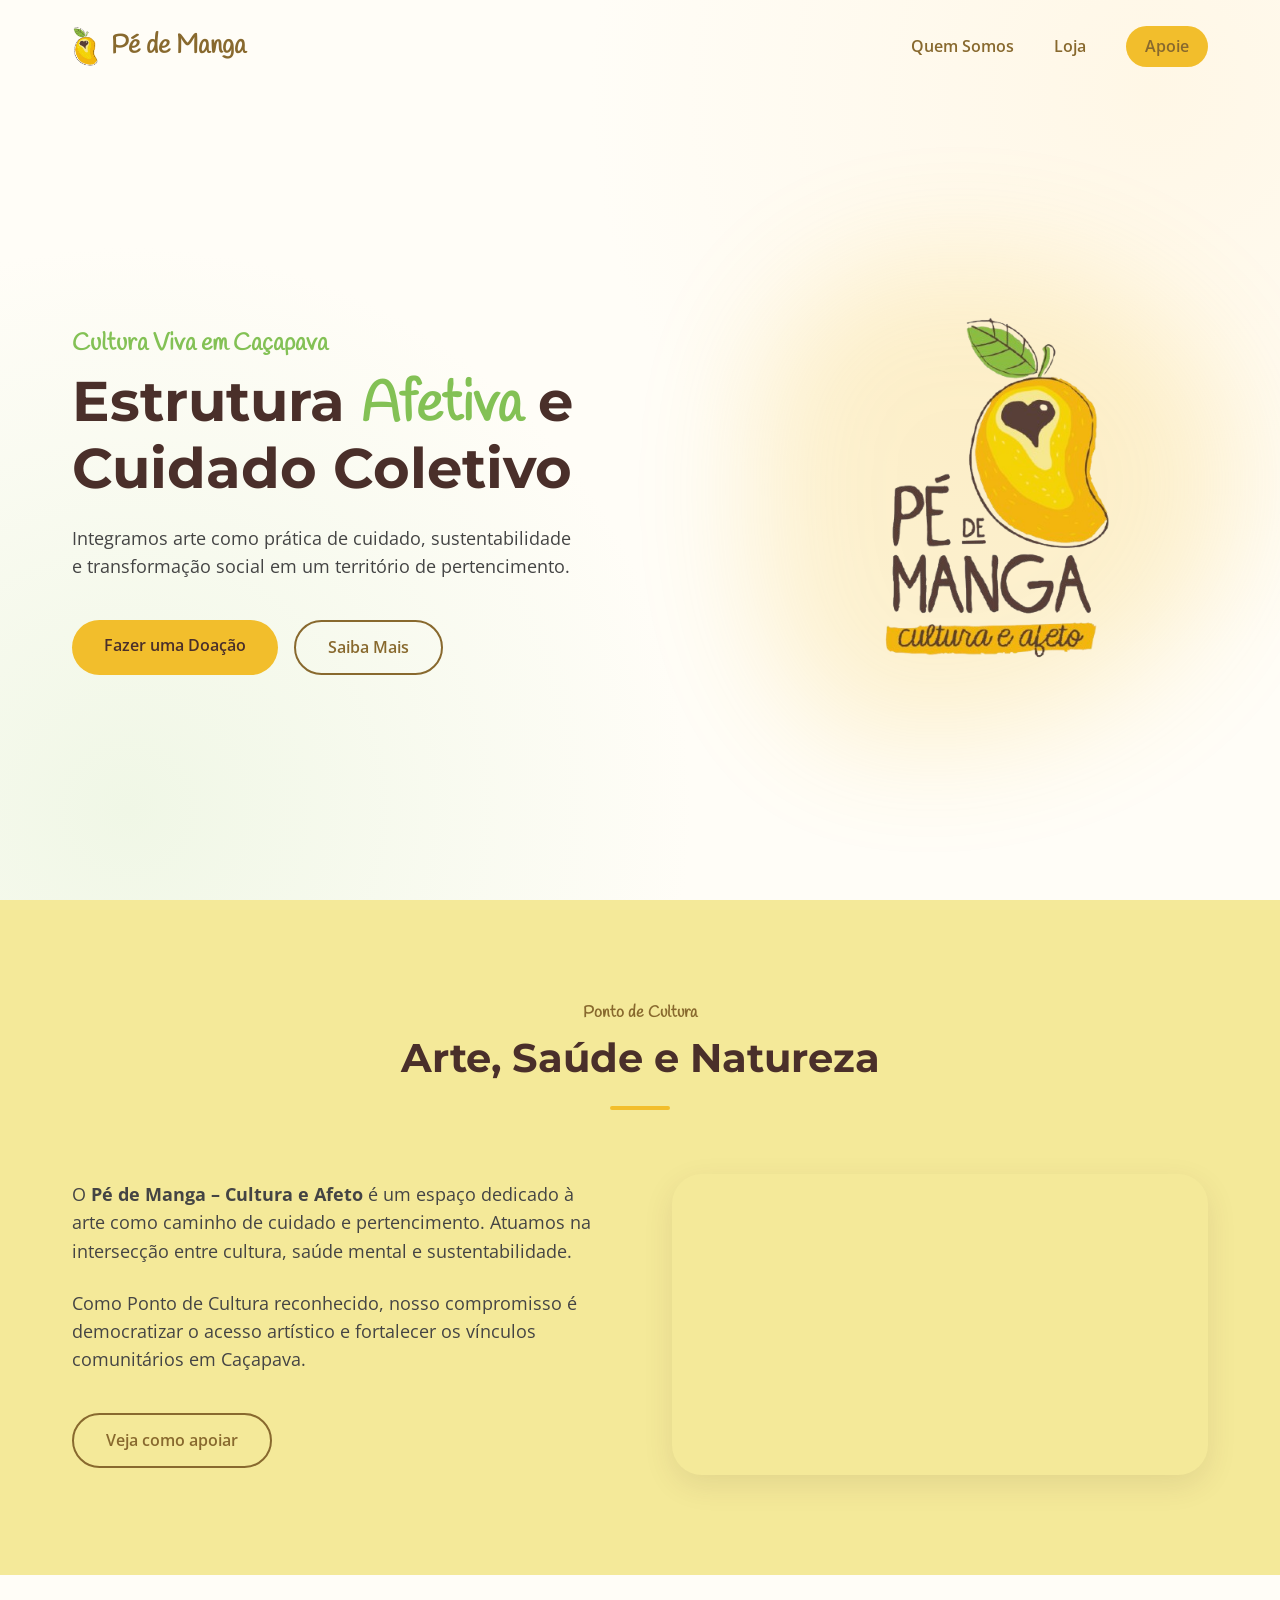
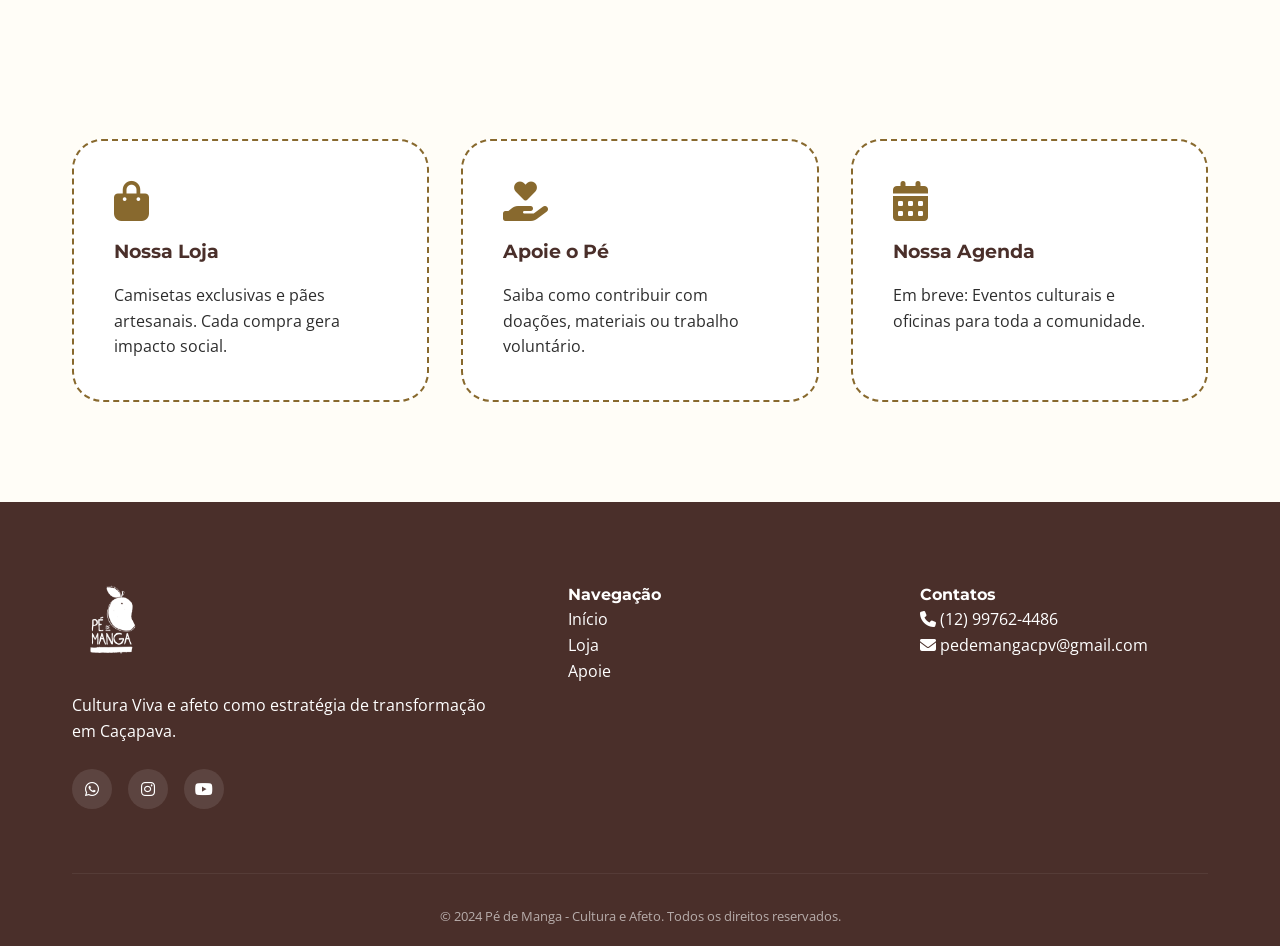
==== commit ad963918: "Fix: Restored flex nav layout and improved header alignment" ====
--- a/index.html
+++ b/index.html
@@ -25,7 +25,7 @@
             <ul class="nav-links">
                 <li><a href="#sobre">Quem Somos</a></li>
                 <li><a href="loja.html">Loja</a></li>
-                <li><a href="apoie.html" class="btn btn-primary" style="padding: 0.5rem 1.2rem; color: white;">Apoie</a></li>
+                <li><a href="apoie.html" class="btn btn-primary" style="padding: 0.5rem 1.2rem;">Apoie</a></li>
             </ul>
             <div class="menu-toggle" id="mobile-menu">
                 <i class="fas fa-bars"></i>
--- a/css/style.css
+++ b/css/style.css
@@ -63,9 +63,10 @@
 #main-nav { position: fixed; top: 0; width: 100%; z-index: 1000; transition: var(--transition); padding: 1.5rem 0; }
 #main-nav.scrolled { background: var(--glass); backdrop-filter: blur(10px); padding: 0.8rem 0; box-shadow: var(--shadow); }
 #main-nav .container { display: flex; justify-content: space-between; align-items: center; }
-#nav-logo { height: 45px; transition: var(--transition); }
-.logo a { display: flex; align-items: center; gap: 10px; }
-.logo-style { font-family: 'Handlee', cursive; font-size: 1.5rem; color: var(--marrom); font-weight: 700; }
+#nav-logo { height: 45px; width: auto; transition: var(--transition); }
+.logo a { display: flex; align-items: center; gap: 12px; }
+.logo-style { font-family: 'Handlee', cursive; font-size: 1.6rem; color: var(--marrom); font-weight: 700; line-height: 1; }
+.nav-links { display: flex; gap: 2.5rem; align-items: center; }
 .nav-links a { font-weight: 600; color: var(--marrom); position: relative; }
 .nav-links a:hover { color: var(--verde); }
 
@@ -182,6 +183,8 @@
     .hero-btns { justify-content: center; }
     
     .blob-wrapper { width: 300px; height: 300px; margin: 0 auto; }
+    
+    .logo-style { font-size: 1.3rem; }
 }
 
 @media (max-width: 768px) {
